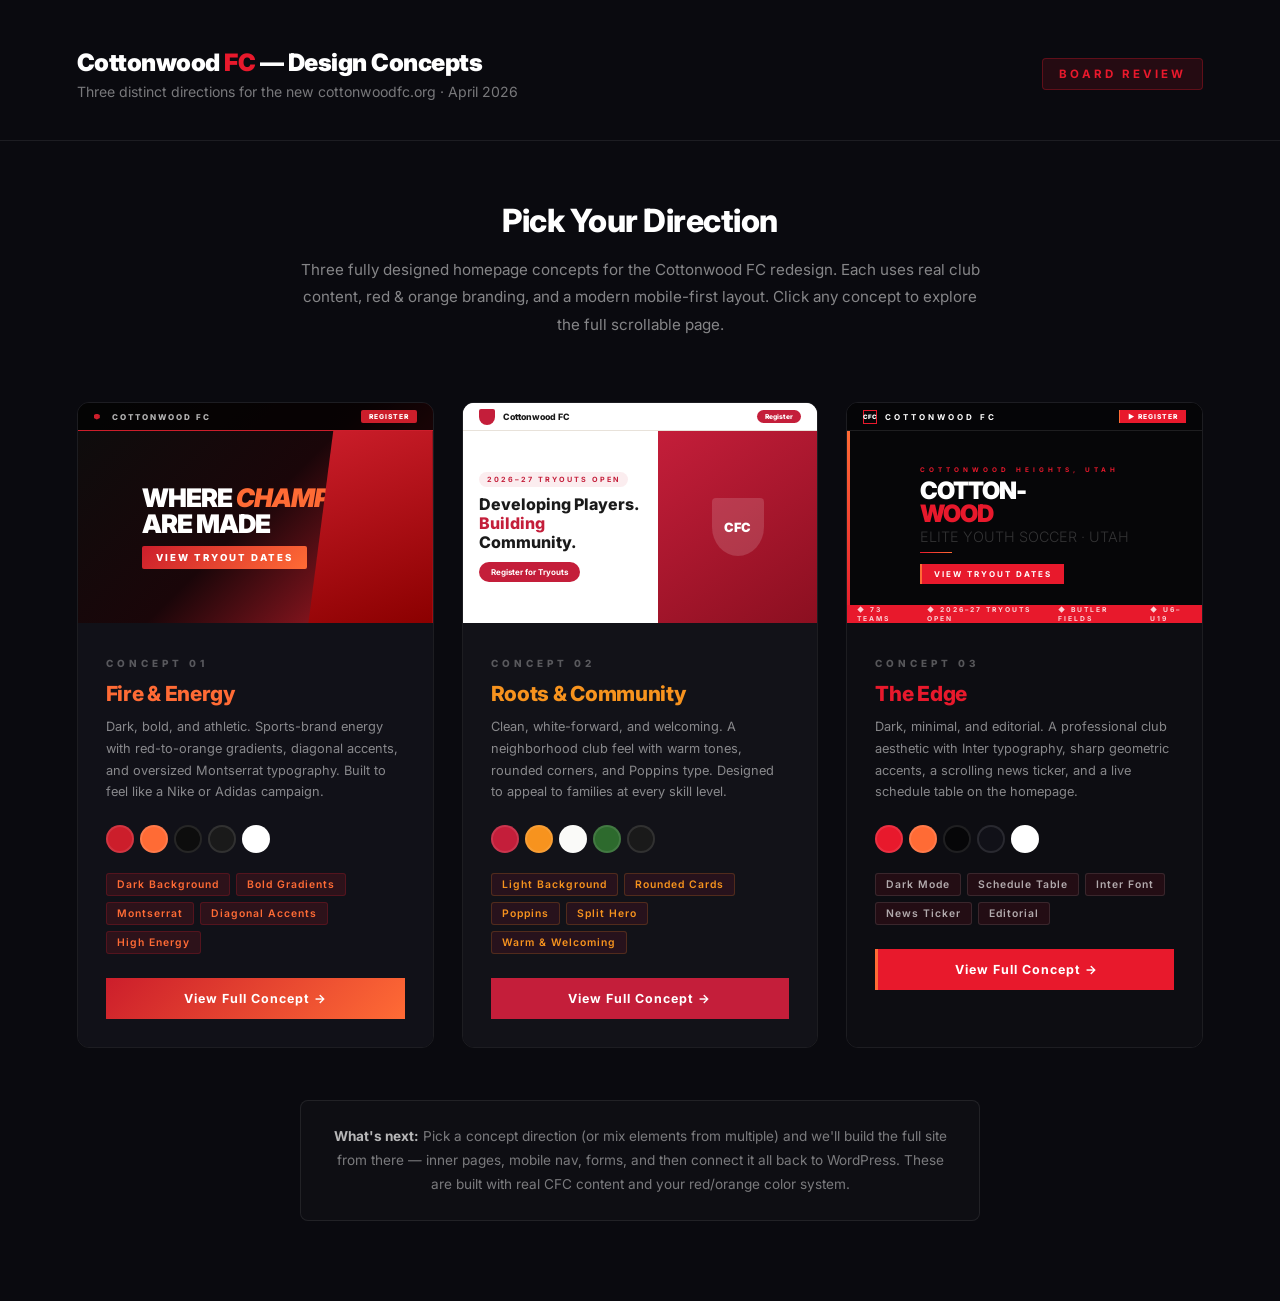
==== index.html @ 4bf81f0c "Initial commit: CFC website redesign concepts Three fully designed homepage concepts for the Cottonw" ====
<!DOCTYPE html>
<html lang="en">
<head>
  <meta charset="UTF-8">
  <meta name="viewport" content="width=device-width, initial-scale=1.0">
  <title>Cottonwood FC — Design Concepts</title>
  <link rel="preconnect" href="https://fonts.googleapis.com">
  <link href="https://fonts.googleapis.com/css2?family=Inter:wght@400;500;600;700;800;900&display=swap" rel="stylesheet">
  <style>
    * { margin: 0; padding: 0; box-sizing: border-box; }
    body { font-family: 'Inter', sans-serif; background: #0A0A0F; color: white; min-height: 100vh; }

    header {
      padding: 48px 6% 40px;
      border-bottom: 1px solid rgba(255,255,255,0.08);
      display: flex; align-items: center; justify-content: space-between;
    }
    .header-left h1 { font-size: 1.5rem; font-weight: 900; letter-spacing: -0.5px; }
    .header-left h1 span { color: #E8192C; }
    .header-left p { font-size: 0.88rem; color: rgba(255,255,255,0.45); margin-top: 6px; }
    .header-badge {
      background: rgba(232,25,44,0.12); border: 1px solid rgba(232,25,44,0.3);
      color: #E8192C; font-size: 0.72rem; font-weight: 700; letter-spacing: 3px;
      text-transform: uppercase; padding: 8px 16px; border-radius: 4px;
    }

    main { padding: 60px 6% 80px; }

    .intro {
      max-width: 680px; margin: 0 auto 64px; text-align: center;
    }
    .intro h2 { font-size: 2rem; font-weight: 800; margin-bottom: 16px; letter-spacing: -0.5px; }
    .intro p { font-size: 0.95rem; color: rgba(255,255,255,0.5); line-height: 1.8; }

    .concepts-grid { display: grid; grid-template-columns: repeat(3, 1fr); gap: 28px; }

    .concept-card {
      border: 1px solid rgba(255,255,255,0.08);
      border-radius: 12px; overflow: hidden;
      transition: transform 0.25s, box-shadow 0.25s;
      text-decoration: none; color: white;
      display: flex; flex-direction: column;
    }
    .concept-card:hover { transform: translateY(-6px); box-shadow: 0 24px 60px rgba(0,0,0,0.5); }

    .concept-preview {
      height: 220px; position: relative; overflow: hidden;
      display: flex; align-items: center; justify-content: center;
    }

    /* Concept 1 - Fire preview */
    .preview-1 {
      background: linear-gradient(135deg, #0D0D0D 0%, #1a0609 50%, #CC1E2B 100%);
    }
    .preview-1 .p-nav { position: absolute; top: 0; left: 0; right: 0; height: 28px; background: rgba(0,0,0,0.7); border-bottom: 1px solid #CC1E2B; display: flex; align-items: center; padding: 0 16px; gap: 12px; }
    .p-nav-dot { width: 6px; height: 6px; background: #CC1E2B; clip-path: polygon(50% 0%, 100% 25%, 100% 75%, 50% 100%, 0% 75%, 0% 25%); }
    .preview-1 .p-hero { padding-top: 28px; display: flex; flex-direction: column; justify-content: center; padding-left: 20px; height: 100%; }
    .preview-1 .p-h1 { font-size: 1.6rem; font-weight: 900; line-height: 1.0; text-transform: uppercase; letter-spacing: -1px; }
    .preview-1 .p-h1 em { color: #FF6B35; font-style: italic; }
    .preview-1 .p-btn { margin-top: 10px; display: inline-block; padding: 6px 14px; background: linear-gradient(135deg, #CC1E2B, #FF6B35); font-size: 0.6rem; font-weight: 800; letter-spacing: 2px; text-transform: uppercase; border-radius: 2px; width: fit-content; }
    .preview-1 .p-stripe { position: absolute; right: 0; top: 28px; bottom: 0; width: 35%; background: linear-gradient(160deg, #CC1E2B, #8B0000); clip-path: polygon(20% 0, 100% 0, 100% 100%, 0% 100%); }

    /* Concept 2 - Community preview */
    .preview-2 { background: white; }
    .preview-2 .p-nav { position: absolute; top: 0; left: 0; right: 0; height: 28px; background: white; border-bottom: 1px solid #E8E2DA; display: flex; align-items: center; padding: 0 16px; gap: 8px; }
    .preview-2 .p-nav-crest { width: 16px; height: 16px; background: #C41E3A; border-radius: 2px 2px 50% 50%; }
    .preview-2 .p-nav-name { font-size: 0.55rem; font-weight: 800; color: #1A1A1A; }
    .preview-2 .p-left { position: absolute; left: 0; top: 28px; bottom: 0; width: 55%; padding: 16px 16px; display: flex; flex-direction: column; justify-content: center; }
    .preview-2 .p-tag { font-size: 0.45rem; font-weight: 700; letter-spacing: 2px; text-transform: uppercase; color: #C41E3A; background: rgba(196,30,58,0.08); padding: 3px 8px; border-radius: 10px; width: fit-content; margin-bottom: 8px; }
    .preview-2 .p-h1 { font-size: 1rem; font-weight: 800; color: #1A1A1A; line-height: 1.2; }
    .preview-2 .p-h1 span { color: #C41E3A; }
    .preview-2 .p-btn { margin-top: 10px; display: inline-block; padding: 5px 12px; background: #C41E3A; color: white; font-size: 0.5rem; font-weight: 700; border-radius: 12px; width: fit-content; }
    .preview-2 .p-right { position: absolute; right: 0; top: 28px; bottom: 0; width: 45%; background: linear-gradient(145deg, #C41E3A, #8B0F20); display: flex; align-items: center; justify-content: center; }
    .preview-2 .p-shield { width: 52px; height: 58px; background: rgba(255,255,255,0.15); border-radius: 4px 4px 50% 50%; display: flex; align-items: center; justify-content: center; font-size: 0.8rem; font-weight: 900; color: white; }

    /* Concept 3 - Edge preview */
    .preview-3 { background: #060608; }
    .preview-3 .p-nav { position: absolute; top: 0; left: 0; right: 0; height: 28px; background: rgba(6,6,8,0.97); border-bottom: 1px solid rgba(255,255,255,0.1); display: flex; align-items: center; padding: 0 16px; gap: 8px; }
    .preview-3 .p-monogram { width: 14px; height: 14px; border: 1px solid #E8192C; display: flex; align-items: center; justify-content: center; font-size: 0.38rem; font-weight: 900; }
    .preview-3 .p-nav-name { font-size: 0.5rem; font-weight: 700; letter-spacing: 3px; text-transform: uppercase; }
    .preview-3 .p-red-bar { position: absolute; left: 0; top: 28px; bottom: 0; width: 3px; background: linear-gradient(180deg, #FF6B35, #E8192C); }
    .preview-3 .p-content { padding: 40px 20px 16px; }
    .preview-3 .p-overline { font-size: 0.4rem; font-weight: 700; letter-spacing: 4px; text-transform: uppercase; color: #E8192C; margin-bottom: 6px; }
    .preview-3 .p-h1 { font-size: 1.5rem; font-weight: 900; line-height: 0.95; text-transform: uppercase; letter-spacing: -1px; color: white; }
    .preview-3 .p-h1 .r { color: #E8192C; }
    .preview-3 .p-h1 .d { color: rgba(255,255,255,0.18); font-weight: 300; font-size: 0.6em; display: block; margin-top: 4px; letter-spacing: 0px; }
    .preview-3 .p-divider { width: 32px; height: 1px; background: linear-gradient(90deg, #E8192C, #FF6B35); margin: 8px 0; }
    .preview-3 .p-btn { display: inline-block; padding: 5px 12px; background: #E8192C; border-left: 2px solid #FF6B35; font-size: 0.5rem; font-weight: 700; letter-spacing: 2px; text-transform: uppercase; }
    .preview-3 .p-ticker { position: absolute; bottom: 0; left: 0; right: 0; height: 18px; background: #E8192C; display: flex; align-items: center; padding: 0 10px; font-size: 0.42rem; font-weight: 700; letter-spacing: 2px; text-transform: uppercase; color: rgba(255,255,255,0.8); gap: 16px; overflow: hidden; }

    /* Card body */
    .concept-body { padding: 28px; flex: 1; background: #111118; }
    .concept-num {
      display: inline-block; font-size: 0.62rem; font-weight: 800; letter-spacing: 4px;
      text-transform: uppercase; color: rgba(255,255,255,0.3);
      margin-bottom: 12px;
    }
    .concept-name { font-size: 1.3rem; font-weight: 800; letter-spacing: -0.3px; margin-bottom: 10px; }
    .concept-tagline { font-size: 0.8rem; color: rgba(255,255,255,0.5); line-height: 1.7; margin-bottom: 22px; }
    .palette { display: flex; gap: 6px; margin-bottom: 20px; }
    .swatch { width: 28px; height: 28px; border-radius: 50%; border: 2px solid rgba(255,255,255,0.1); }
    .concept-traits { display: flex; flex-wrap: wrap; gap: 6px; margin-bottom: 24px; }
    .trait {
      font-size: 0.65rem; font-weight: 600; letter-spacing: 1px;
      padding: 4px 10px; border-radius: 3px;
    }
    .concept-cta {
      display: flex; align-items: center; justify-content: center; gap: 8px;
      padding: 13px; font-size: 0.78rem; font-weight: 700; letter-spacing: 1px;
      text-align: center; text-decoration: none; color: white;
      transition: opacity 0.2s;
    }
    .concept-cta:hover { opacity: 0.85; }

    /* Concept-specific colors */
    .c1 .concept-name { color: #FF6B35; }
    .c1 .trait { background: rgba(204,30,43,0.15); color: #FF6B35; border: 1px solid rgba(204,30,43,0.25); }
    .c1 .concept-cta { background: linear-gradient(135deg, #CC1E2B, #FF6B35); }

    .c2 .concept-name { color: #F7931E; }
    .c2 .trait { background: rgba(196,30,58,0.12); color: #F7931E; border: 1px solid rgba(247,147,30,0.2); }
    .c2 .concept-cta { background: #C41E3A; }
    .c2 .concept-body { background: #121218; }

    .c3 .concept-name { color: #E8192C; }
    .c3 .trait { background: rgba(232,25,44,0.1); color: rgba(255,255,255,0.65); border: 1px solid rgba(255,255,255,0.1); }
    .c3 .concept-cta { background: #E8192C; border-left: 3px solid #FF6B35; }
    .c3 .concept-body { background: #0D0D12; }

    .note {
      max-width: 680px; margin: 52px auto 0; text-align: center;
      padding: 24px; border: 1px solid rgba(255,255,255,0.08); border-radius: 8px;
      background: rgba(255,255,255,0.02);
    }
    .note p { font-size: 0.85rem; color: rgba(255,255,255,0.45); line-height: 1.75; }
    .note p strong { color: rgba(255,255,255,0.7); }

    @media (max-width: 900px) {
      .concepts-grid { grid-template-columns: 1fr; max-width: 480px; margin: 0 auto; }
    }
  </style>
</head>
<body>
  <header>
    <div class="header-left">
      <h1>Cottonwood <span>FC</span> — Design Concepts</h1>
      <p>Three distinct directions for the new cottonwoodfc.org · April 2026</p>
    </div>
    <div class="header-badge">Board Review</div>
  </header>

  <main>
    <div class="intro">
      <h2>Pick Your Direction</h2>
      <p>Three fully designed homepage concepts for the Cottonwood FC redesign. Each uses real club content, red &amp; orange branding, and a modern mobile-first layout. Click any concept to explore the full scrollable page.</p>
    </div>

    <div class="concepts-grid">

      <!-- Concept 1 -->
      <a href="concept1.html" class="concept-card c1">
        <div class="concept-preview preview-1">
          <div class="p-stripe"></div>
          <div class="p-nav">
            <div class="p-nav-dot"></div>
            <div style="font-size:0.5rem;font-weight:800;letter-spacing:2px;color:rgba(255,255,255,0.7)">COTTONWOOD FC</div>
            <div style="margin-left:auto;padding:2px 8px;background:#CC1E2B;font-size:0.42rem;font-weight:800;letter-spacing:1px;border-radius:2px">REGISTER</div>
          </div>
          <div class="p-hero">
            <div class="p-h1">Where <em>Champions</em><br>Are Made</div>
            <div class="p-btn">View Tryout Dates</div>
          </div>
        </div>
        <div class="concept-body">
          <div class="concept-num">Concept 01</div>
          <div class="concept-name">Fire &amp; Energy</div>
          <div class="concept-tagline">Dark, bold, and athletic. Sports-brand energy with red-to-orange gradients, diagonal accents, and oversized Montserrat typography. Built to feel like a Nike or Adidas campaign.</div>
          <div class="palette">
            <div class="swatch" style="background:#CC1E2B" title="Primary Red"></div>
            <div class="swatch" style="background:#FF6B35" title="Orange"></div>
            <div class="swatch" style="background:#0D0D0D" title="Dark"></div>
            <div class="swatch" style="background:#1A1A1A" title="Card"></div>
            <div class="swatch" style="background:#FFFFFF;border-color:rgba(255,255,255,0.2)" title="White"></div>
          </div>
          <div class="concept-traits">
            <span class="trait">Dark Background</span>
            <span class="trait">Bold Gradients</span>
            <span class="trait">Montserrat</span>
            <span class="trait">Diagonal Accents</span>
            <span class="trait">High Energy</span>
          </div>
          <div class="concept-cta">View Full Concept →</div>
        </div>
      </a>

      <!-- Concept 2 -->
      <a href="concept2.html" class="concept-card c2">
        <div class="concept-preview preview-2">
          <div class="p-left">
            <div class="p-tag">2026–27 Tryouts Open</div>
            <div class="p-h1">Developing Players.<br><span>Building</span><br>Community.</div>
            <div class="p-btn">Register for Tryouts</div>
          </div>
          <div class="p-right">
            <div class="p-shield">CFC</div>
          </div>
          <div class="p-nav">
            <div class="p-nav-crest"></div>
            <div class="p-nav-name">Cottonwood FC</div>
            <div style="margin-left:auto;padding:2px 8px;background:#C41E3A;color:white;font-size:0.42rem;font-weight:800;border-radius:8px">Register</div>
          </div>
        </div>
        <div class="concept-body">
          <div class="concept-num">Concept 02</div>
          <div class="concept-name">Roots &amp; Community</div>
          <div class="concept-tagline">Clean, white-forward, and welcoming. A neighborhood club feel with warm tones, rounded corners, and Poppins type. Designed to appeal to families at every skill level.</div>
          <div class="palette">
            <div class="swatch" style="background:#C41E3A" title="Deep Red"></div>
            <div class="swatch" style="background:#F7931E" title="Warm Orange"></div>
            <div class="swatch" style="background:#FAFAF8;border-color:rgba(255,255,255,0.15)" title="Warm White"></div>
            <div class="swatch" style="background:#2D6A2D" title="Green Accent"></div>
            <div class="swatch" style="background:#1A1A1A" title="Dark"></div>
          </div>
          <div class="concept-traits">
            <span class="trait">Light Background</span>
            <span class="trait">Rounded Cards</span>
            <span class="trait">Poppins</span>
            <span class="trait">Split Hero</span>
            <span class="trait">Warm &amp; Welcoming</span>
          </div>
          <div class="concept-cta">View Full Concept →</div>
        </div>
      </a>

      <!-- Concept 3 -->
      <a href="concept3.html" class="concept-card c3">
        <div class="concept-preview preview-3">
          <div class="p-red-bar"></div>
          <div class="p-nav">
            <div class="p-monogram">CFC</div>
            <div class="p-nav-name">COTTONWOOD FC</div>
            <div style="margin-left:auto;padding:2px 8px;background:#E8192C;border-left:1.5px solid #FF6B35;font-size:0.42rem;font-weight:800;letter-spacing:1px;color:white">▶ REGISTER</div>
          </div>
          <div class="p-content">
            <div class="p-overline">Cottonwood Heights, Utah</div>
            <div class="p-h1">COTTON-<br><span class="r">WOOD</span><span class="d">Elite Youth Soccer · Utah</span></div>
            <div class="p-divider"></div>
            <div class="p-btn">View Tryout Dates</div>
          </div>
          <div class="p-ticker">
            <span>◆ 73 TEAMS</span>
            <span>◆ 2026–27 TRYOUTS OPEN</span>
            <span>◆ BUTLER FIELDS</span>
            <span>◆ U6–U19</span>
          </div>
        </div>
        <div class="concept-body">
          <div class="concept-num">Concept 03</div>
          <div class="concept-name">The Edge</div>
          <div class="concept-tagline">Dark, minimal, and editorial. A professional club aesthetic with Inter typography, sharp geometric accents, a scrolling news ticker, and a live schedule table on the homepage.</div>
          <div class="palette">
            <div class="swatch" style="background:#E8192C" title="Red"></div>
            <div class="swatch" style="background:#FF6B35" title="Orange"></div>
            <div class="swatch" style="background:#060608" title="Near Black"></div>
            <div class="swatch" style="background:#111118" title="Card Dark"></div>
            <div class="swatch" style="background:#FFFFFF;border-color:rgba(255,255,255,0.15)" title="White Text"></div>
          </div>
          <div class="concept-traits">
            <span class="trait">Dark Mode</span>
            <span class="trait">Schedule Table</span>
            <span class="trait">Inter Font</span>
            <span class="trait">News Ticker</span>
            <span class="trait">Editorial</span>
          </div>
          <div class="concept-cta">View Full Concept →</div>
        </div>
      </a>

    </div>

    <div class="note">
      <p><strong>What's next:</strong> Pick a concept direction (or mix elements from multiple) and we'll build the full site from there — inner pages, mobile nav, forms, and then connect it all back to WordPress. These are built with real CFC content and your red/orange color system.</p>
    </div>
  </main>
</body>
</html>
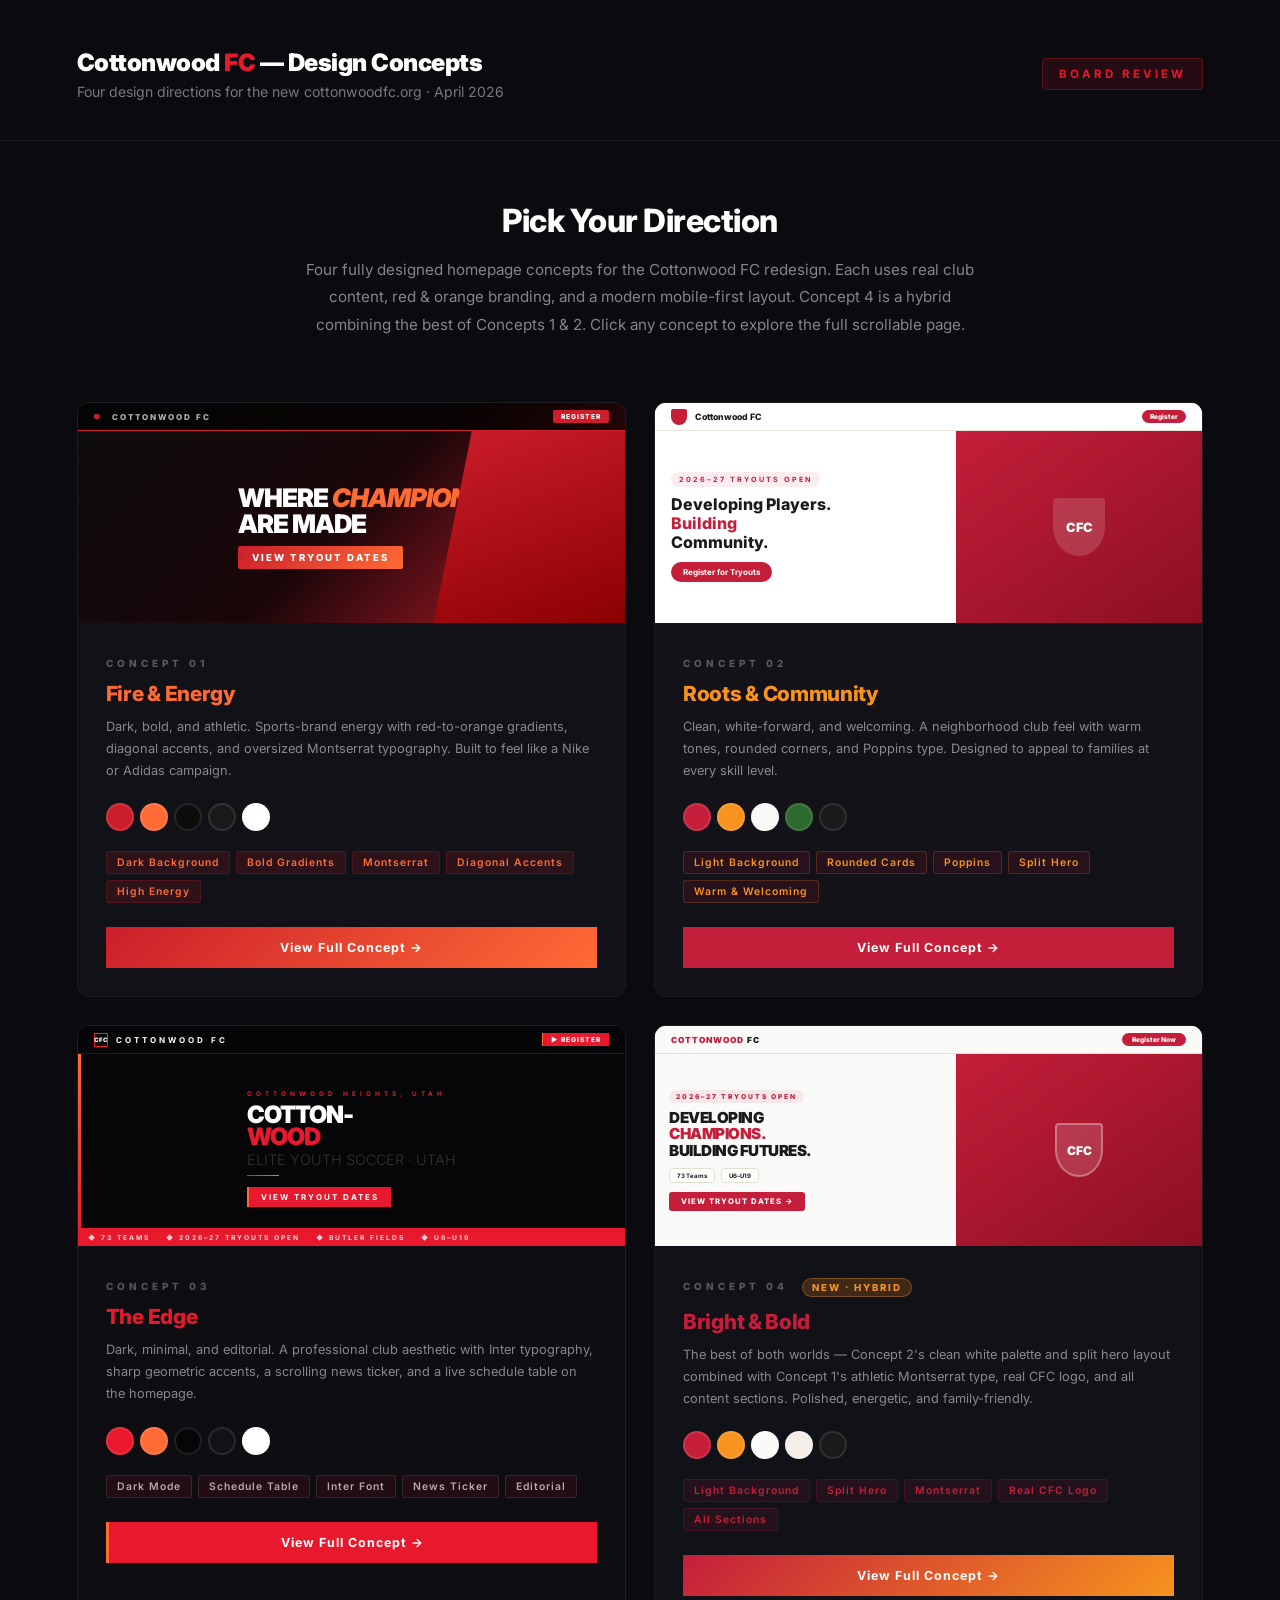
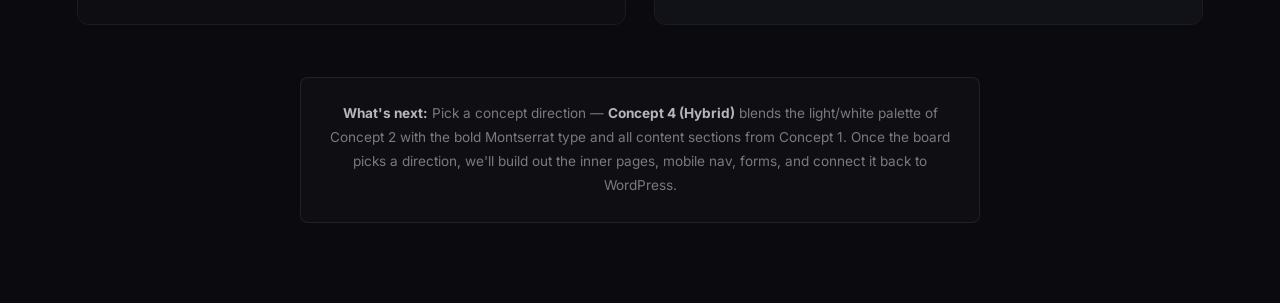
==== commit 97bd3be5: "Add hybrid Concept 4 (Bright & Bold) and update overview page Concept 4 combines Concept 2's clean w" ====
--- a/index.html
+++ b/index.html
@@ -32,7 +32,7 @@
     .intro h2 { font-size: 2rem; font-weight: 800; margin-bottom: 16px; letter-spacing: -0.5px; }
     .intro p { font-size: 0.95rem; color: rgba(255,255,255,0.5); line-height: 1.8; }
 
-    .concepts-grid { display: grid; grid-template-columns: repeat(3, 1fr); gap: 28px; }
+    .concepts-grid { display: grid; grid-template-columns: repeat(2, 1fr); gap: 28px; }
 
     .concept-card {
       border: 1px solid rgba(255,255,255,0.08);
@@ -135,8 +135,38 @@
     .note p { font-size: 0.85rem; color: rgba(255,255,255,0.45); line-height: 1.75; }
     .note p strong { color: rgba(255,255,255,0.7); }
 
-    @media (max-width: 900px) {
-      .concepts-grid { grid-template-columns: 1fr; max-width: 480px; margin: 0 auto; }
+    /* Concept 4 - Hybrid preview */
+    .preview-4 { background: #FAFAF8; }
+    .preview-4 .p-nav { position: absolute; top: 0; left: 0; right: 0; height: 28px; background: #FAFAF8; border-bottom: 1px solid #E5DDD4; display: flex; align-items: center; padding: 0 16px; gap: 8px; }
+    .preview-4 .p-nav-logo { font-size: 0.52rem; font-weight: 900; color: #1A1A1A; letter-spacing: 1px; font-family: 'Inter', sans-serif; }
+    .preview-4 .p-nav-logo em { color: #C41E3A; font-style: normal; }
+    .preview-4 .p-left { position: absolute; left: 0; top: 28px; bottom: 0; width: 55%; padding: 14px 14px; display: flex; flex-direction: column; justify-content: center; }
+    .preview-4 .p-tag { font-size: 0.42rem; font-weight: 800; letter-spacing: 2px; text-transform: uppercase; color: #C41E3A; background: rgba(196,30,58,0.08); padding: 2px 7px; border-radius: 10px; width: fit-content; margin-bottom: 7px; }
+    .preview-4 .p-h1 { font-size: 0.95rem; font-weight: 900; color: #1A1A1A; line-height: 1.1; text-transform: uppercase; letter-spacing: -0.5px; }
+    .preview-4 .p-h1 span { color: #C41E3A; }
+    .preview-4 .p-stats { display: flex; gap: 6px; margin-top: 8px; }
+    .preview-4 .p-stat { padding: 3px 7px; background: white; border: 1px solid #E5DDD4; border-radius: 4px; font-size: 0.38rem; font-weight: 700; color: #1A1A1A; }
+    .preview-4 .p-btn { margin-top: 9px; display: inline-block; padding: 5px 12px; background: #C41E3A; color: white; font-size: 0.48rem; font-weight: 800; letter-spacing: 1px; text-transform: uppercase; border-radius: 3px; width: fit-content; }
+    .preview-4 .p-right { position: absolute; right: 0; top: 28px; bottom: 0; width: 45%; background: linear-gradient(145deg, #C41E3A, #8B0F20); display: flex; align-items: center; justify-content: center; }
+    .preview-4 .p-shield { width: 48px; height: 54px; background: rgba(255,255,255,0.15); border-radius: 4px 4px 50% 50%; display: flex; align-items: center; justify-content: center; font-size: 0.75rem; font-weight: 900; color: white; border: 2px solid rgba(255,255,255,0.3); }
+
+    .c4 .concept-name { color: #C41E3A; }
+    .c4 .trait { background: rgba(196,30,58,0.1); color: #C41E3A; border: 1px solid rgba(196,30,58,0.2); }
+    .c4 .concept-cta { background: linear-gradient(135deg, #C41E3A, #F7931E); }
+    .c4 .concept-body { background: #111118; }
+
+    .concept-badge {
+      display: inline-block; font-size: 0.6rem; font-weight: 800; letter-spacing: 2px;
+      text-transform: uppercase; padding: 3px 9px; border-radius: 10px;
+      margin-left: 8px; vertical-align: middle;
+    }
+    .badge-new { background: rgba(247,147,30,0.2); color: #F7931E; border: 1px solid rgba(247,147,30,0.35); }
+
+    @media (max-width: 1000px) {
+      .concepts-grid { grid-template-columns: 1fr; max-width: 520px; margin: 0 auto; }
+    }
+    @media (min-width: 1001px) and (max-width: 1200px) {
+      .concepts-grid { grid-template-columns: repeat(2, 1fr); }
     }
   </style>
 </head>
@@ -144,7 +174,7 @@
   <header>
     <div class="header-left">
       <h1>Cottonwood <span>FC</span> — Design Concepts</h1>
-      <p>Three distinct directions for the new cottonwoodfc.org · April 2026</p>
+      <p>Four design directions for the new cottonwoodfc.org · April 2026</p>
     </div>
     <div class="header-badge">Board Review</div>
   </header>
@@ -152,7 +182,7 @@
   <main>
     <div class="intro">
       <h2>Pick Your Direction</h2>
-      <p>Three fully designed homepage concepts for the Cottonwood FC redesign. Each uses real club content, red &amp; orange branding, and a modern mobile-first layout. Click any concept to explore the full scrollable page.</p>
+      <p>Four fully designed homepage concepts for the Cottonwood FC redesign. Each uses real club content, red &amp; orange branding, and a modern mobile-first layout. Concept 4 is a hybrid combining the best of Concepts 1 &amp; 2. Click any concept to explore the full scrollable page.</p>
     </div>
 
     <div class="concepts-grid">
@@ -276,10 +306,52 @@
         </div>
       </a>
 
+      <!-- Concept 4 -->
+      <a href="concept4.html" class="concept-card c4">
+        <div class="concept-preview preview-4">
+          <div class="p-nav">
+            <div class="p-nav-logo"><em>COTTONWOOD</em> FC</div>
+            <div style="margin-left:auto;padding:2px 10px;background:#C41E3A;color:white;font-size:0.42rem;font-weight:800;border-radius:12px">Register Now</div>
+          </div>
+          <div class="p-left">
+            <div class="p-tag">2026–27 Tryouts Open</div>
+            <div class="p-h1">Developing<br><span>Champions.</span><br>Building Futures.</div>
+            <div class="p-stats">
+              <div class="p-stat">73 Teams</div>
+              <div class="p-stat">U6–U19</div>
+            </div>
+            <div class="p-btn">View Tryout Dates →</div>
+          </div>
+          <div class="p-right">
+            <div class="p-shield">CFC</div>
+          </div>
+        </div>
+        <div class="concept-body">
+          <div class="concept-num">Concept 04 <span class="concept-badge badge-new">NEW · Hybrid</span></div>
+          <div class="concept-name">Bright &amp; Bold</div>
+          <div class="concept-tagline">The best of both worlds — Concept 2's clean white palette and split hero layout combined with Concept 1's athletic Montserrat type, real CFC logo, and all content sections. Polished, energetic, and family-friendly.</div>
+          <div class="palette">
+            <div class="swatch" style="background:#C41E3A" title="Deep Red"></div>
+            <div class="swatch" style="background:#F7931E" title="Warm Orange"></div>
+            <div class="swatch" style="background:#FAFAF8;border-color:rgba(255,255,255,0.15)" title="Warm White"></div>
+            <div class="swatch" style="background:#F3EEE8;border-color:rgba(255,255,255,0.1)" title="Light Warm"></div>
+            <div class="swatch" style="background:#1A1A1A" title="Dark"></div>
+          </div>
+          <div class="concept-traits">
+            <span class="trait">Light Background</span>
+            <span class="trait">Split Hero</span>
+            <span class="trait">Montserrat</span>
+            <span class="trait">Real CFC Logo</span>
+            <span class="trait">All Sections</span>
+          </div>
+          <div class="concept-cta">View Full Concept →</div>
+        </div>
+      </a>
+
     </div>
 
     <div class="note">
-      <p><strong>What's next:</strong> Pick a concept direction (or mix elements from multiple) and we'll build the full site from there — inner pages, mobile nav, forms, and then connect it all back to WordPress. These are built with real CFC content and your red/orange color system.</p>
+      <p><strong>What's next:</strong> Pick a concept direction — <strong>Concept 4 (Hybrid)</strong> blends the light/white palette of Concept 2 with the bold Montserrat type and all content sections from Concept 1. Once the board picks a direction, we'll build out the inner pages, mobile nav, forms, and connect it back to WordPress.</p>
     </div>
   </main>
 </body>
